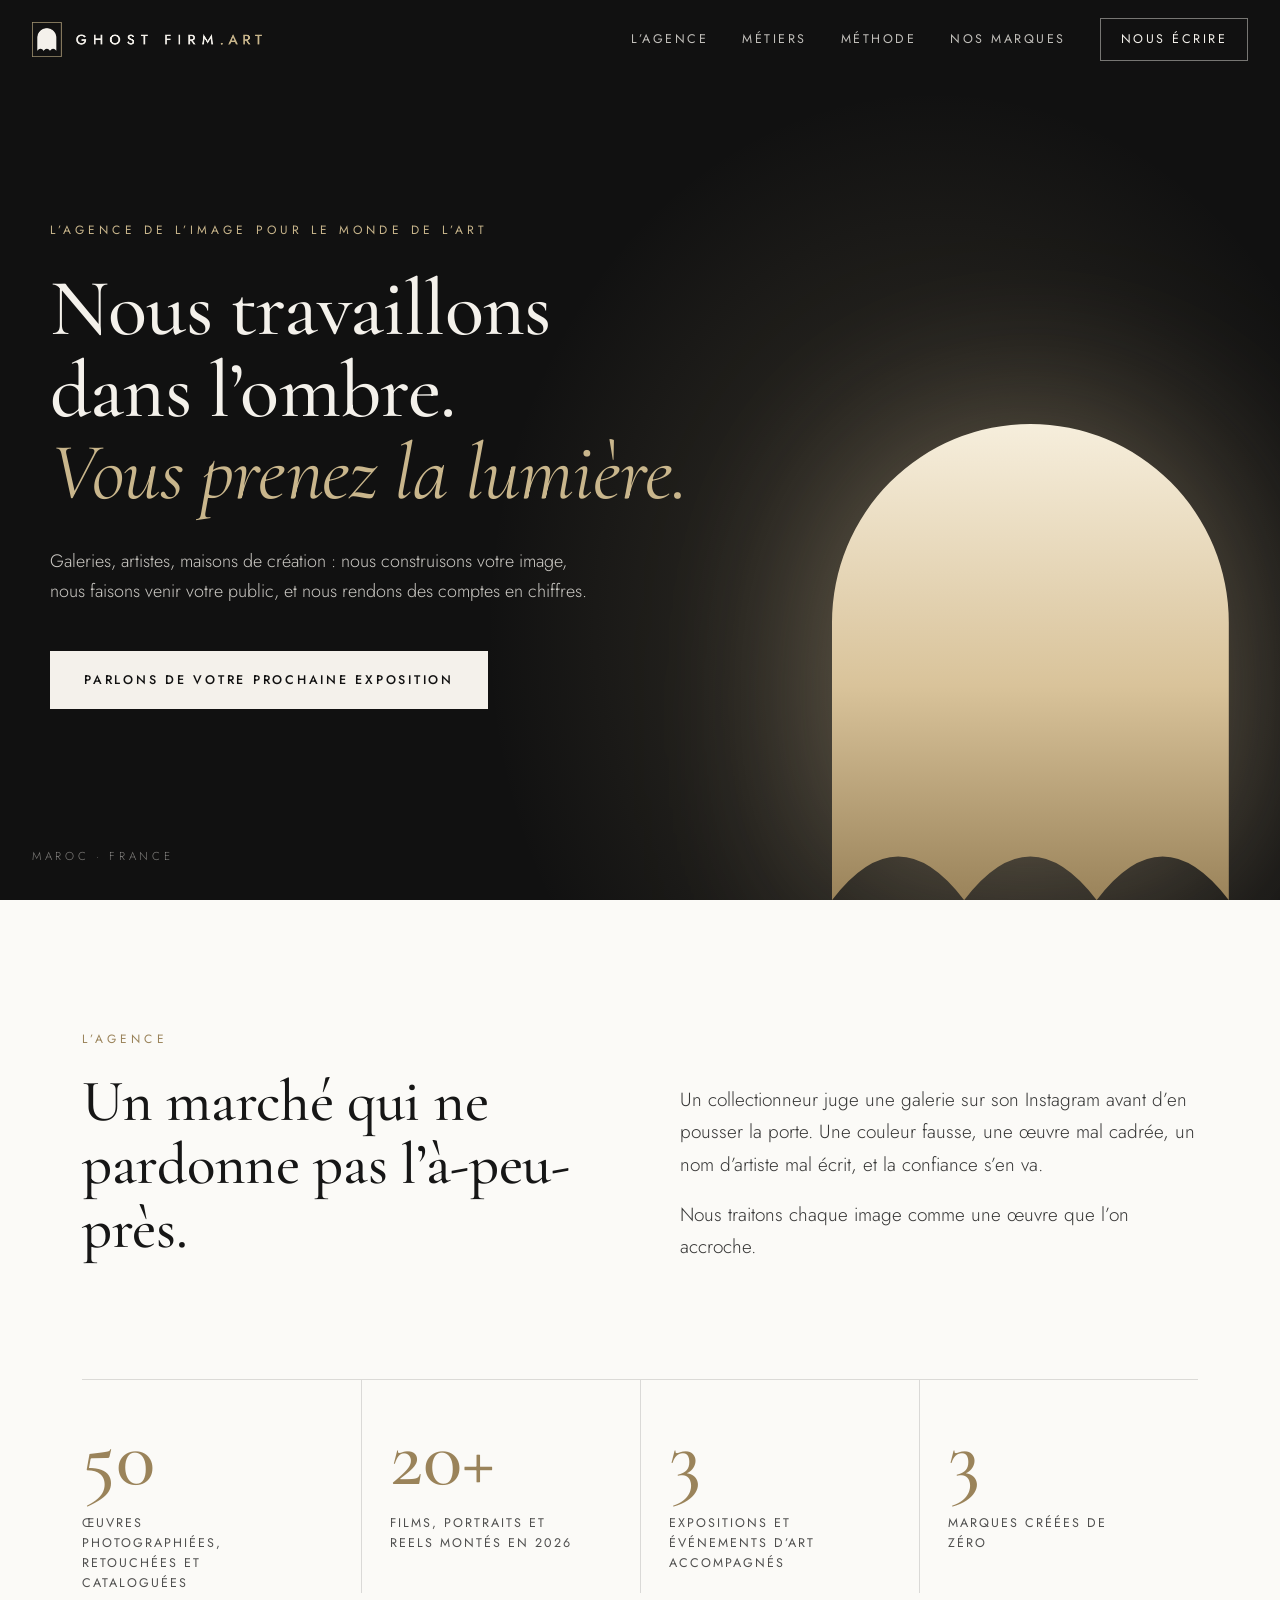
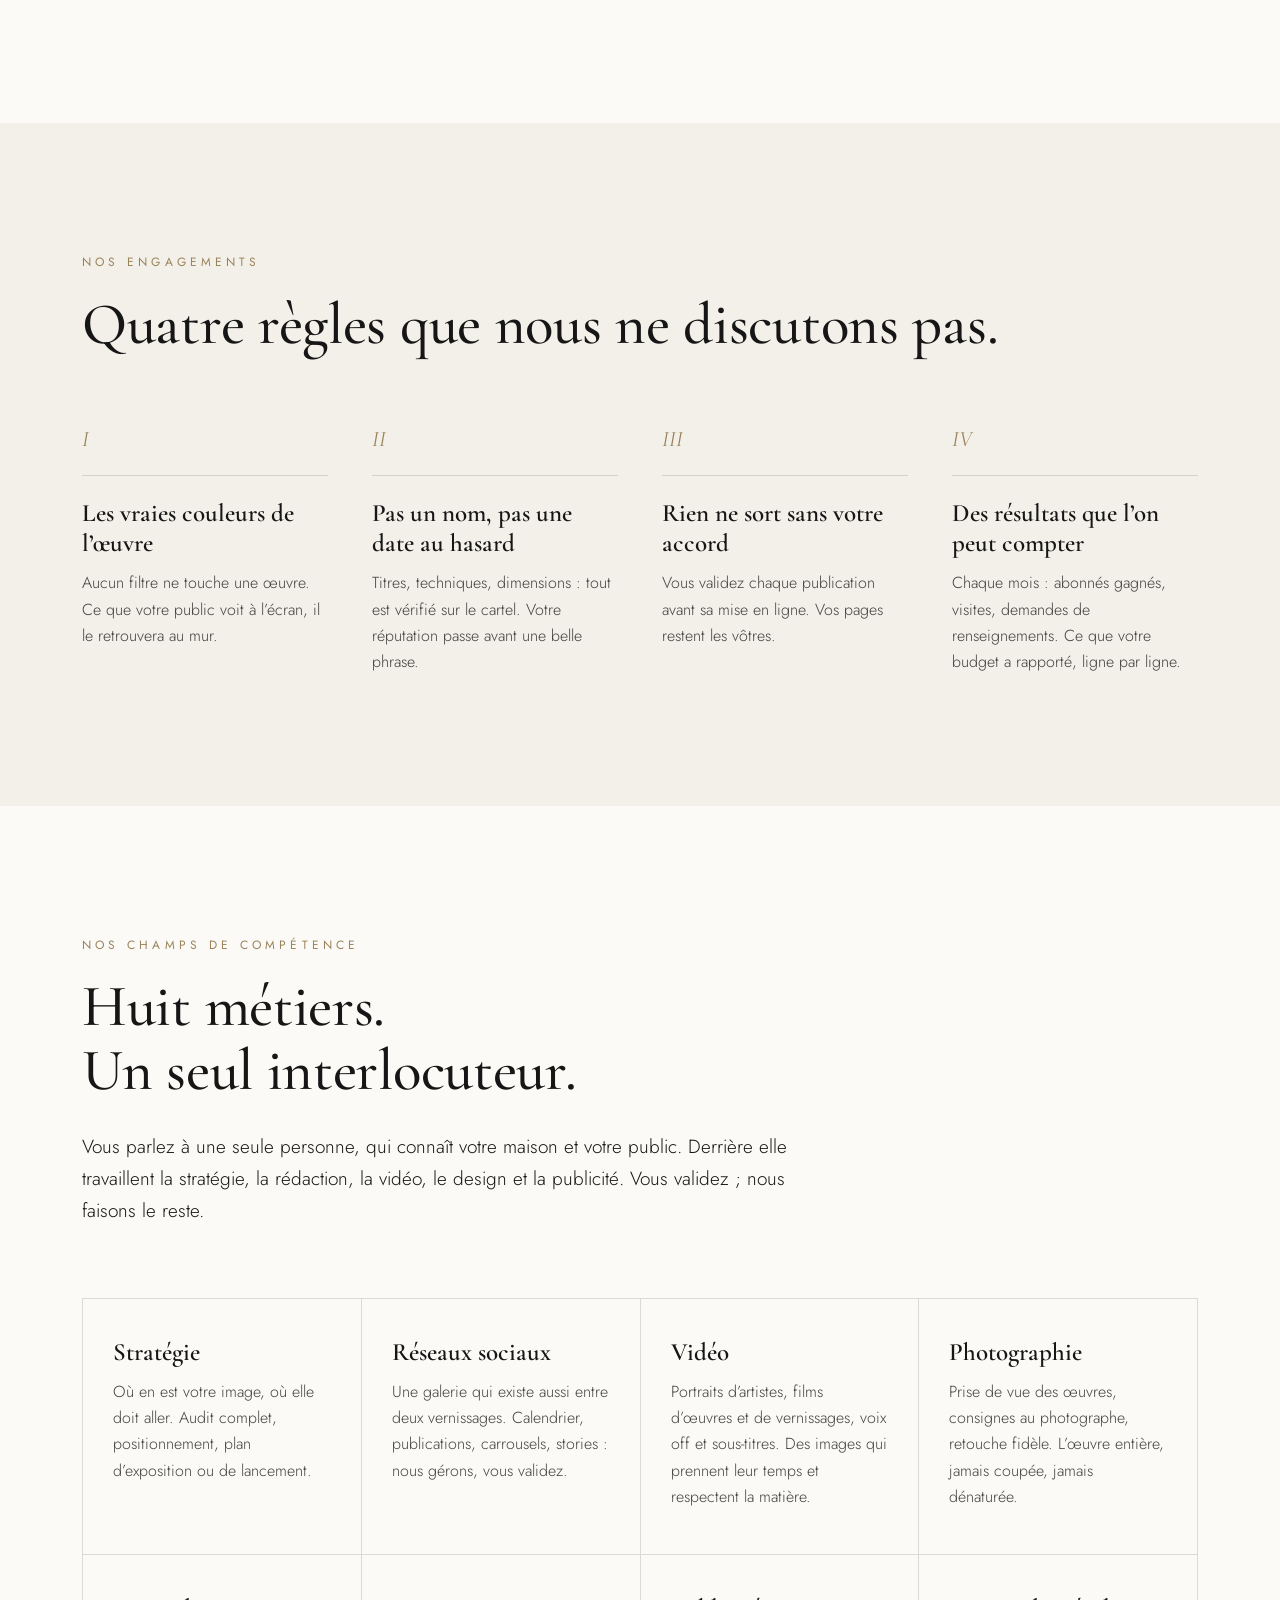
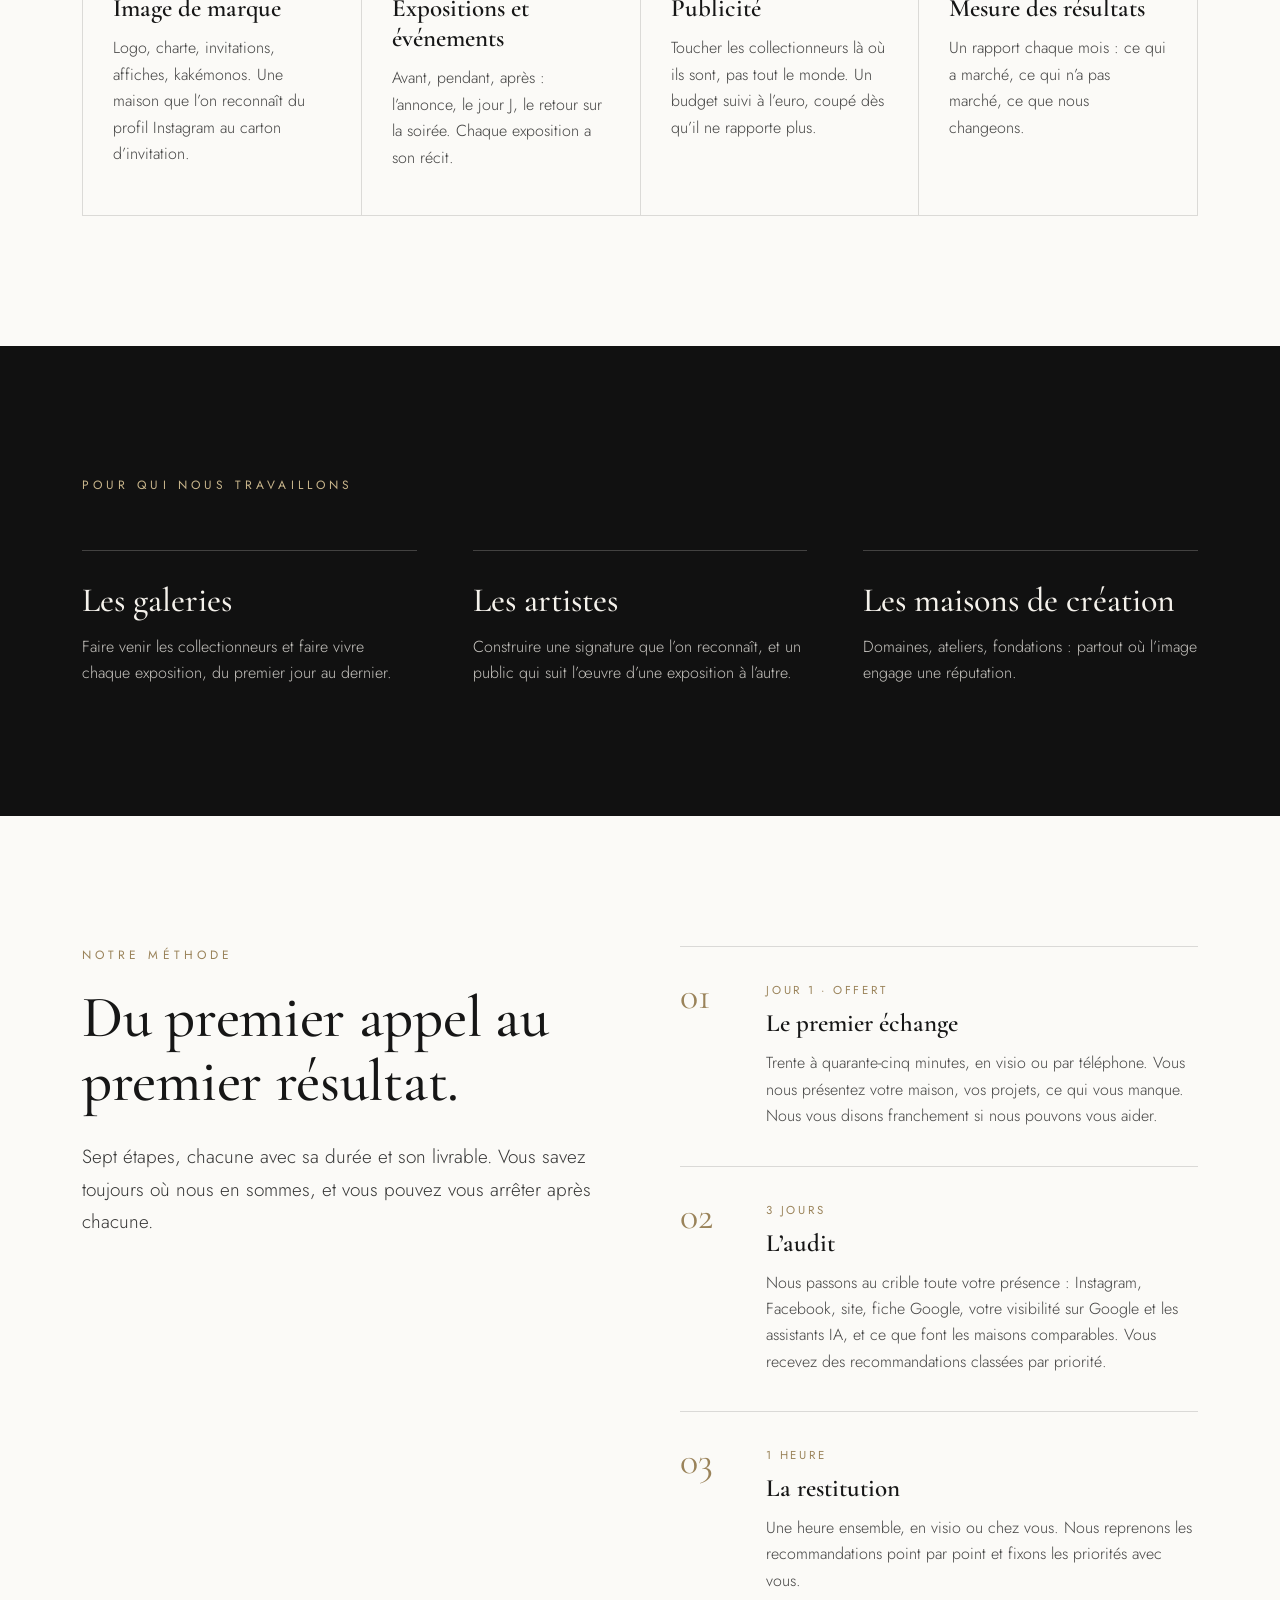
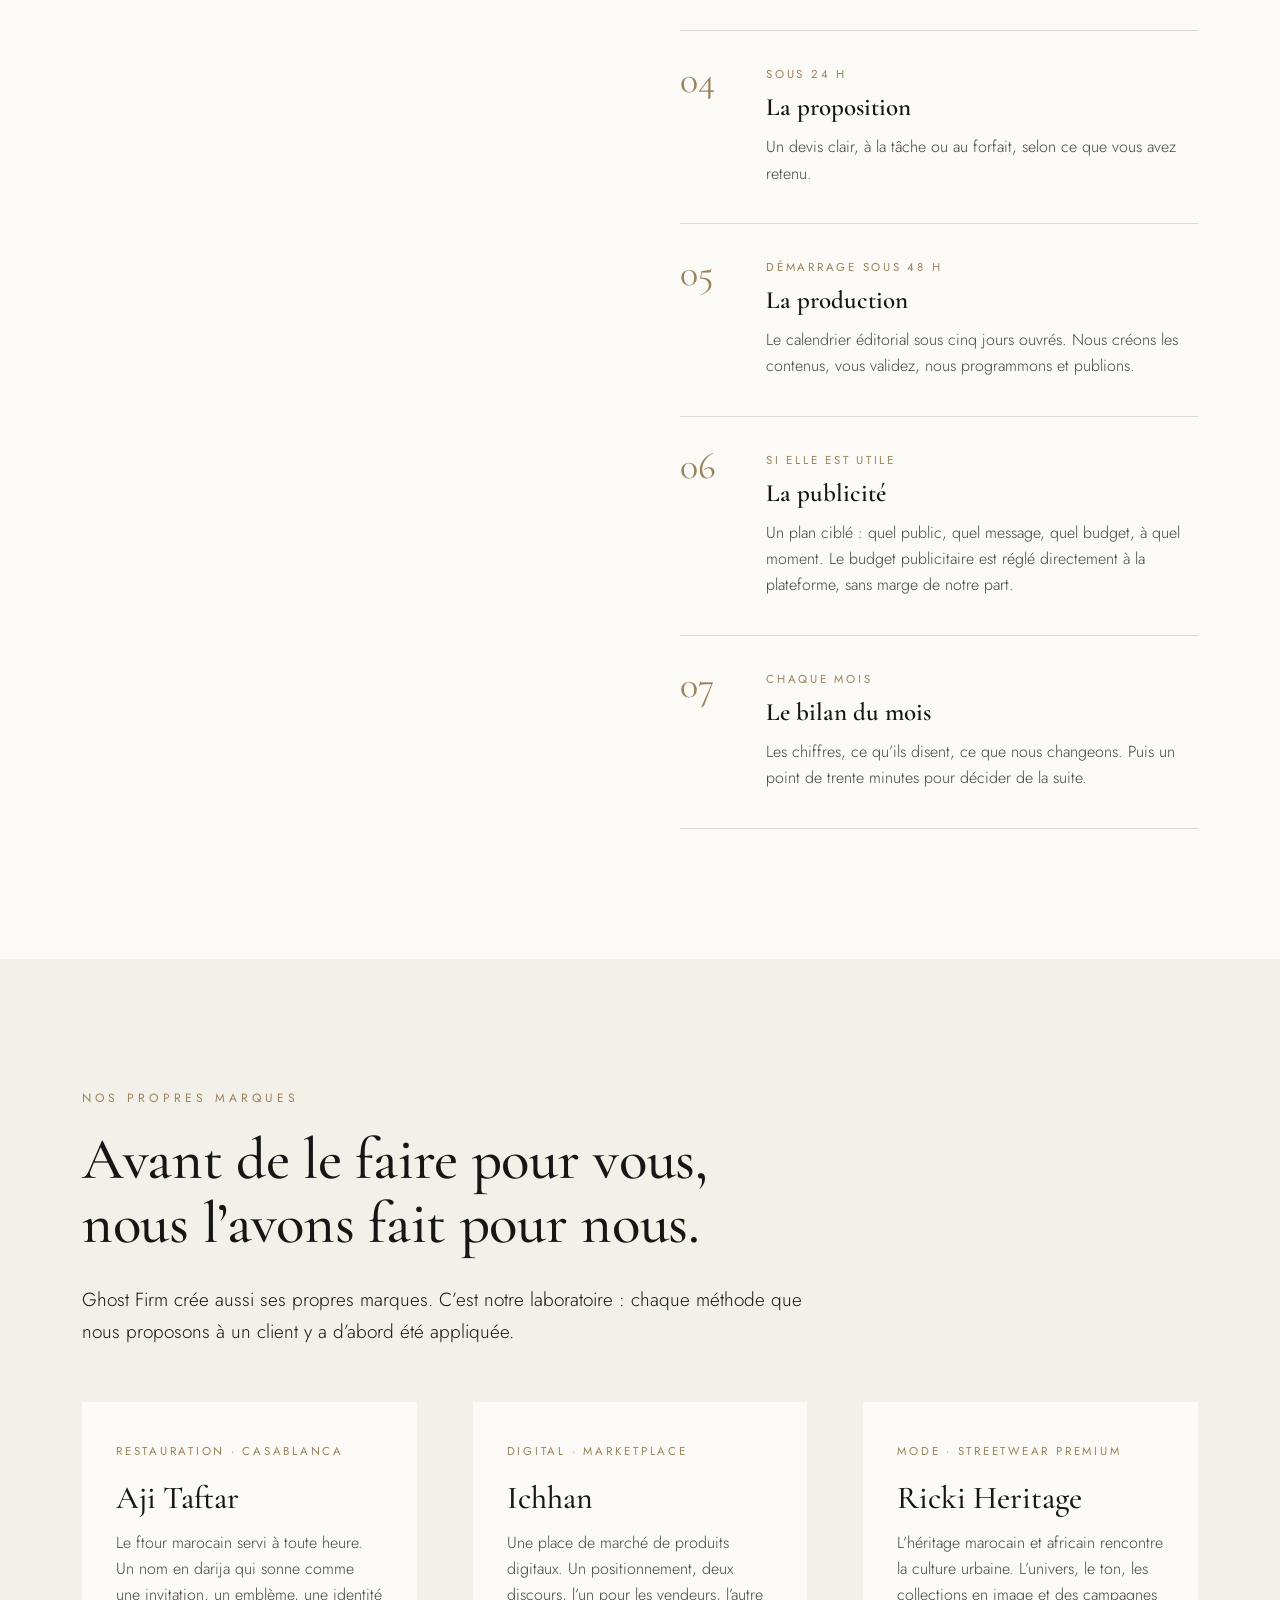
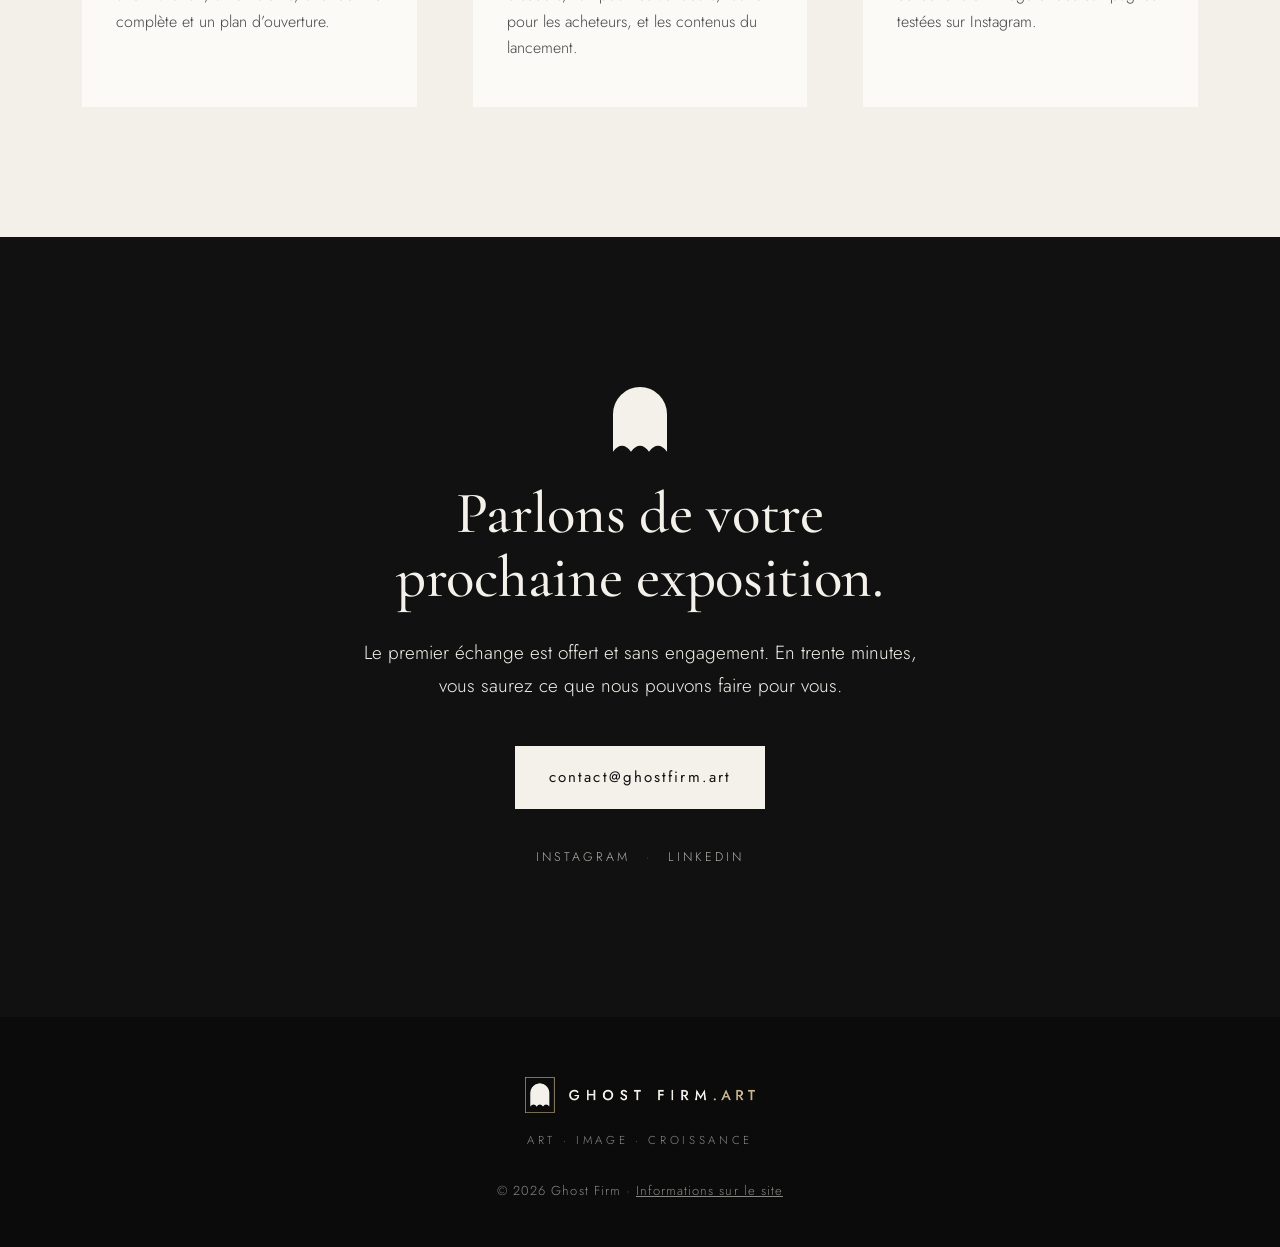
==== index.html @ 243c38ab "Add Ghost Firm one-page site Co-Authored-By: Claude Fable 5.2 <noreply@anthropic.com> Claude-Session" ====
<!doctype html>
<html lang="fr">
<head>
<meta charset="utf-8">
<meta name="viewport" content="width=device-width, initial-scale=1">
<title>Ghost Firm · L’agence de l’image pour le monde de l’art</title>
<meta name="description" content="Ghost Firm est une agence de communication dédiée au monde de l’art. Galeries, artistes, maisons de création : nous construisons leur image et faisons venir leur public.">
<meta property="og:title" content="Ghost Firm · L’agence de l’image pour le monde de l’art">
<meta property="og:description" content="Nous travaillons dans l’ombre. Vous prenez la lumière.">
<meta property="og:type" content="website">
<meta property="og:image" content="assets/profil.png">
<meta name="theme-color" content="#111111">
<link rel="icon" href="assets/favicon.png" type="image/png">
<link rel="stylesheet" href="assets/fonts/fonts.css">
<link rel="stylesheet" href="assets/style.css">
</head>
<body>

<header class="nav" id="nav">
  <a href="#top" class="nav-logo" aria-label="Ghost Firm, retour en haut"><img src="assets/logo-blanc.png" alt="Ghost Firm" width="230" height="35"></a>
  <nav aria-label="Navigation principale">
    <a href="#agence">L’agence</a>
    <a href="#metiers">Métiers</a>
    <a href="#methode">Méthode</a>
    <a href="#marques">Nos marques</a>
    <a href="#contact" class="nav-cta">Nous écrire</a>
  </nav>
</header>

<main id="top">

<section class="hero">
  <div class="hero-arch" aria-hidden="true">
    <svg viewBox="0 0 100 120" preserveAspectRatio="xMidYMax meet">
      <defs>
        <linearGradient id="lum" x1="0" y1="0" x2="0" y2="1">
          <stop offset="0" stop-color="#F6EEDC"/>
          <stop offset=".55" stop-color="#D9C39A"/>
          <stop offset="1" stop-color="#9A835A"/>
        </linearGradient>
      </defs>
      <path d="M0,120 V50 A50,50 0 0 1 100,50 V120 Q83.3,98 66.7,120 Q50,98 33.3,120 Q16.7,98 0,120 Z" fill="url(#lum)"/>
    </svg>
  </div>
  <div class="hero-text">
    <p class="eyebrow">L’agence de l’image pour le monde de l’art</p>
    <h1>Nous travaillons<br>dans l’ombre.<br><em>Vous prenez la lumière.</em></h1>
    <p class="hero-sub">Galeries, artistes, maisons de création : nous construisons votre image, nous faisons venir votre public, et nous rendons des comptes en chiffres.</p>
    <a class="btn" href="#contact">Parlons de votre prochaine exposition</a>
  </div>
  <p class="hero-foot">Maroc · France</p>
</section>

<section class="sec" id="agence">
  <div class="wrap two">
    <div class="reveal">
      <p class="eyebrow dark">L’agence</p>
      <h2>Un marché qui ne pardonne pas l’à-peu-près.</h2>
    </div>
    <div class="reveal">
      <p class="lead">Un collectionneur juge une galerie sur son Instagram avant d’en pousser la porte. Une couleur fausse, une œuvre mal cadrée, un nom d’artiste mal écrit, et la confiance s’en va.</p>
      <p class="lead">Nous traitons chaque image comme une œuvre que l’on accroche.</p>
    </div>
  </div>
  <div class="wrap">
    <ul class="stats reveal">
      <li><b>50</b><span>œuvres photographiées, retouchées et cataloguées</span></li>
      <li><b>20+</b><span>films, portraits et reels montés en 2026</span></li>
      <li><b>3</b><span>expositions et événements d’art accompagnés</span></li>
      <li><b>3</b><span>marques créées de zéro</span></li>
    </ul>
  </div>
</section>

<section class="sec tint" id="engagements">
  <div class="wrap">
    <p class="eyebrow dark reveal">Nos engagements</p>
    <h2 class="reveal">Quatre règles que nous ne discutons pas.</h2>
    <div class="grid4">
      <article class="reveal"><span class="num">I</span><h3>Les vraies couleurs de l’œuvre</h3><p>Aucun filtre ne touche une œuvre. Ce que votre public voit à l’écran, il le retrouvera au mur.</p></article>
      <article class="reveal"><span class="num">II</span><h3>Pas un nom, pas une date au hasard</h3><p>Titres, techniques, dimensions : tout est vérifié sur le cartel. Votre réputation passe avant une belle phrase.</p></article>
      <article class="reveal"><span class="num">III</span><h3>Rien ne sort sans votre accord</h3><p>Vous validez chaque publication avant sa mise en ligne. Vos pages restent les vôtres.</p></article>
      <article class="reveal"><span class="num">IV</span><h3>Des résultats que l’on peut compter</h3><p>Chaque mois : abonnés gagnés, visites, demandes de renseignements. Ce que votre budget a rapporté, ligne par ligne.</p></article>
    </div>
  </div>
</section>

<section class="sec" id="metiers">
  <div class="wrap">
    <p class="eyebrow dark reveal">Nos champs de compétence</p>
    <h2 class="reveal">Huit métiers.<br>Un seul interlocuteur.</h2>
    <p class="lead narrow reveal">Vous parlez à une seule personne, qui connaît votre maison et votre public. Derrière elle travaillent la stratégie, la rédaction, la vidéo, le design et la publicité. Vous validez ; nous faisons le reste.</p>
    <div class="metiers">
      <article class="reveal"><h3>Stratégie</h3><p>Où en est votre image, où elle doit aller. Audit complet, positionnement, plan d’exposition ou de lancement.</p></article>
      <article class="reveal"><h3>Réseaux sociaux</h3><p>Une galerie qui existe aussi entre deux vernissages. Calendrier, publications, carrousels, stories : nous gérons, vous validez.</p></article>
      <article class="reveal"><h3>Vidéo</h3><p>Portraits d’artistes, films d’œuvres et de vernissages, voix off et sous-titres. Des images qui prennent leur temps et respectent la matière.</p></article>
      <article class="reveal"><h3>Photographie</h3><p>Prise de vue des œuvres, consignes au photographe, retouche fidèle. L’œuvre entière, jamais coupée, jamais dénaturée.</p></article>
      <article class="reveal"><h3>Image de marque</h3><p>Logo, charte, invitations, affiches, kakémonos. Une maison que l’on reconnaît du profil Instagram au carton d’invitation.</p></article>
      <article class="reveal"><h3>Expositions et événements</h3><p>Avant, pendant, après : l’annonce, le jour J, le retour sur la soirée. Chaque exposition a son récit.</p></article>
      <article class="reveal"><h3>Publicité</h3><p>Toucher les collectionneurs là où ils sont, pas tout le monde. Un budget suivi à l’euro, coupé dès qu’il ne rapporte plus.</p></article>
      <article class="reveal"><h3>Mesure des résultats</h3><p>Un rapport chaque mois : ce qui a marché, ce qui n’a pas marché, ce que nous changeons.</p></article>
    </div>
  </div>
</section>

<section class="sec dark" id="pour-qui">
  <div class="wrap">
    <p class="eyebrow reveal">Pour qui nous travaillons</p>
    <div class="grid3">
      <article class="reveal"><h3>Les galeries</h3><p>Faire venir les collectionneurs et faire vivre chaque exposition, du premier jour au dernier.</p></article>
      <article class="reveal"><h3>Les artistes</h3><p>Construire une signature que l’on reconnaît, et un public qui suit l’œuvre d’une exposition à l’autre.</p></article>
      <article class="reveal"><h3>Les maisons de création</h3><p>Domaines, ateliers, fondations : partout où l’image engage une réputation.</p></article>
    </div>
  </div>
</section>

<section class="sec" id="methode">
  <div class="wrap two">
    <div class="sticky reveal">
      <p class="eyebrow dark">Notre méthode</p>
      <h2>Du premier appel au premier résultat.</h2>
      <p class="lead">Sept étapes, chacune avec sa durée et son livrable. Vous savez toujours où nous en sommes, et vous pouvez vous arrêter après chacune.</p>
    </div>
    <ol class="steps">
      <li class="reveal"><span class="when">Jour 1 · offert</span><h3>Le premier échange</h3><p>Trente à quarante-cinq minutes, en visio ou par téléphone. Vous nous présentez votre maison, vos projets, ce qui vous manque. Nous vous disons franchement si nous pouvons vous aider.</p></li>
      <li class="reveal"><span class="when">3 jours</span><h3>L’audit</h3><p>Nous passons au crible toute votre présence : Instagram, Facebook, site, fiche Google, votre visibilité sur Google et les assistants IA, et ce que font les maisons comparables. Vous recevez des recommandations classées par priorité.</p></li>
      <li class="reveal"><span class="when">1 heure</span><h3>La restitution</h3><p>Une heure ensemble, en visio ou chez vous. Nous reprenons les recommandations point par point et fixons les priorités avec vous.</p></li>
      <li class="reveal"><span class="when">Sous 24 h</span><h3>La proposition</h3><p>Un devis clair, à la tâche ou au forfait, selon ce que vous avez retenu.</p></li>
      <li class="reveal"><span class="when">Démarrage sous 48 h</span><h3>La production</h3><p>Le calendrier éditorial sous cinq jours ouvrés. Nous créons les contenus, vous validez, nous programmons et publions.</p></li>
      <li class="reveal"><span class="when">Si elle est utile</span><h3>La publicité</h3><p>Un plan ciblé : quel public, quel message, quel budget, à quel moment. Le budget publicitaire est réglé directement à la plateforme, sans marge de notre part.</p></li>
      <li class="reveal"><span class="when">Chaque mois</span><h3>Le bilan du mois</h3><p>Les chiffres, ce qu’ils disent, ce que nous changeons. Puis un point de trente minutes pour décider de la suite.</p></li>
    </ol>
  </div>
</section>

<section class="sec tint" id="marques">
  <div class="wrap">
    <p class="eyebrow dark reveal">Nos propres marques</p>
    <h2 class="reveal">Avant de le faire pour vous,<br>nous l’avons fait pour nous.</h2>
    <p class="lead narrow reveal">Ghost Firm crée aussi ses propres marques. C’est notre laboratoire : chaque méthode que nous proposons à un client y a d’abord été appliquée.</p>
    <div class="grid3 brands">
      <article class="reveal"><p class="tag">Restauration · Casablanca</p><h3>Aji Taftar</h3><p>Le ftour marocain servi à toute heure. Un nom en darija qui sonne comme une invitation, un emblème, une identité complète et un plan d’ouverture.</p></article>
      <article class="reveal"><p class="tag">Digital · Marketplace</p><h3>Ichhan</h3><p>Une place de marché de produits digitaux. Un positionnement, deux discours, l’un pour les vendeurs, l’autre pour les acheteurs, et les contenus du lancement.</p></article>
      <article class="reveal"><p class="tag">Mode · Streetwear premium</p><h3>Ricki Heritage</h3><p>L’héritage marocain et africain rencontre la culture urbaine. L’univers, le ton, les collections en image et des campagnes testées sur Instagram.</p></article>
    </div>
  </div>
</section>

<section class="sec dark contact" id="contact">
  <div class="wrap center">
    <svg class="contact-arch" viewBox="0 0 100 120" aria-hidden="true"><path d="M0,120 V50 A50,50 0 0 1 100,50 V120 Q83.3,98 66.7,120 Q50,98 33.3,120 Q16.7,98 0,120 Z" fill="#F4F1EB"/></svg>
    <h2 class="reveal">Parlons de votre<br>prochaine exposition.</h2>
    <p class="lead reveal">Le premier échange est offert et sans engagement. En trente minutes, vous saurez ce que nous pouvons faire pour vous.</p>
    <a class="btn light reveal" href="mailto:contact@ghostfirm.art?subject=Premier%20%C3%A9change">contact@ghostfirm.art</a>
    <p class="socials reveal"><a href="https://www.instagram.com/ghost.firm" rel="noopener">Instagram</a><span>·</span><a href="https://www.linkedin.com/company/ghostfirm" rel="noopener">LinkedIn</a></p>
  </div>
</section>

</main>

<footer class="foot">
  <img src="assets/logo-blanc.png" alt="Ghost Firm" width="230" height="35">
  <p>Art · Image · Croissance</p>
  <p class="small">© 2026 Ghost Firm · <a href="mentions.html">Informations sur le site</a></p>
</footer>

<script>
(function(){
  var nav=document.getElementById('nav');
  addEventListener('scroll',function(){nav.classList.toggle('solid',scrollY>40)},{passive:true});
  var els=document.querySelectorAll('.reveal');
  if(!('IntersectionObserver' in window)||matchMedia('(prefers-reduced-motion: reduce)').matches){els.forEach(function(e){e.classList.add('in')});return}
  var io=new IntersectionObserver(function(es){es.forEach(function(e){if(e.isIntersecting){e.target.classList.add('in');io.unobserve(e.target)}})},{threshold:.12});
  els.forEach(function(e){io.observe(e)});
})();
</script>
</body>
</html>
---- assets/fonts/fonts.css ----
@font-face {
  font-family: 'Cormorant Garamond';
  font-style: italic;
  font-weight: 400;
  font-display: swap;
  src: url(f0.woff2) format('woff2');
  unicode-range: U+0000-00FF, U+0131, U+0152-0153, U+02BB-02BC, U+02C6, U+02DA, U+02DC, U+0304, U+0308, U+0329, U+2000-206F, U+20AC, U+2122, U+2191, U+2193, U+2212, U+2215, U+FEFF, U+FFFD;
}
@font-face {
  font-family: 'Cormorant Garamond';
  font-style: italic;
  font-weight: 500;
  font-display: swap;
  src: url(f1.woff2) format('woff2');
  unicode-range: U+0000-00FF, U+0131, U+0152-0153, U+02BB-02BC, U+02C6, U+02DA, U+02DC, U+0304, U+0308, U+0329, U+2000-206F, U+20AC, U+2122, U+2191, U+2193, U+2212, U+2215, U+FEFF, U+FFFD;
}
@font-face {
  font-family: 'Cormorant Garamond';
  font-style: normal;
  font-weight: 400;
  font-display: swap;
  src: url(f2.woff2) format('woff2');
  unicode-range: U+0000-00FF, U+0131, U+0152-0153, U+02BB-02BC, U+02C6, U+02DA, U+02DC, U+0304, U+0308, U+0329, U+2000-206F, U+20AC, U+2122, U+2191, U+2193, U+2212, U+2215, U+FEFF, U+FFFD;
}
@font-face {
  font-family: 'Cormorant Garamond';
  font-style: normal;
  font-weight: 500;
  font-display: swap;
  src: url(f3.woff2) format('woff2');
  unicode-range: U+0000-00FF, U+0131, U+0152-0153, U+02BB-02BC, U+02C6, U+02DA, U+02DC, U+0304, U+0308, U+0329, U+2000-206F, U+20AC, U+2122, U+2191, U+2193, U+2212, U+2215, U+FEFF, U+FFFD;
}
@font-face {
  font-family: 'Cormorant Garamond';
  font-style: normal;
  font-weight: 600;
  font-display: swap;
  src: url(f4.woff2) format('woff2');
  unicode-range: U+0000-00FF, U+0131, U+0152-0153, U+02BB-02BC, U+02C6, U+02DA, U+02DC, U+0304, U+0308, U+0329, U+2000-206F, U+20AC, U+2122, U+2191, U+2193, U+2212, U+2215, U+FEFF, U+FFFD;
}
@font-face {
  font-family: 'Jost';
  font-style: normal;
  font-weight: 300;
  font-display: swap;
  src: url(f5.woff2) format('woff2');
  unicode-range: U+0000-00FF, U+0131, U+0152-0153, U+02BB-02BC, U+02C6, U+02DA, U+02DC, U+0304, U+0308, U+0329, U+2000-206F, U+20AC, U+2122, U+2191, U+2193, U+2212, U+2215, U+FEFF, U+FFFD;
}
@font-face {
  font-family: 'Jost';
  font-style: normal;
  font-weight: 400;
  font-display: swap;
  src: url(f6.woff2) format('woff2');
  unicode-range: U+0000-00FF, U+0131, U+0152-0153, U+02BB-02BC, U+02C6, U+02DA, U+02DC, U+0304, U+0308, U+0329, U+2000-206F, U+20AC, U+2122, U+2191, U+2193, U+2212, U+2215, U+FEFF, U+FFFD;
}
@font-face {
  font-family: 'Jost';
  font-style: normal;
  font-weight: 500;
  font-display: swap;
  src: url(f7.woff2) format('woff2');
  unicode-range: U+0000-00FF, U+0131, U+0152-0153, U+02BB-02BC, U+02C6, U+02DA, U+02DC, U+0304, U+0308, U+0329, U+2000-206F, U+20AC, U+2122, U+2191, U+2193, U+2212, U+2215, U+FEFF, U+FFFD;
}
@font-face {
  font-family: 'Jost';
  font-style: normal;
  font-weight: 600;
  font-display: swap;
  src: url(f8.woff2) format('woff2');
  unicode-range: U+0000-00FF, U+0131, U+0152-0153, U+02BB-02BC, U+02C6, U+02DA, U+02DC, U+0304, U+0308, U+0329, U+2000-206F, U+20AC, U+2122, U+2191, U+2193, U+2212, U+2215, U+FEFF, U+FFFD;
}
---- assets/style.css ----
:root{--ink:#161616;--night:#111;--paper:#FBFAF7;--tint:#F3F0E9;--ivory:#F4F1EB;--gold:#9A835A;--gold-l:#C9B68C;--line:rgba(22,22,22,.14);--serif:'Cormorant Garamond',Georgia,serif;--sans:'Jost',system-ui,sans-serif}
*{box-sizing:border-box;margin:0;padding:0}
html{scroll-behavior:smooth;-webkit-text-size-adjust:100%}
body{font-family:var(--sans);font-weight:300;font-size:17px;line-height:1.65;color:var(--ink);background:var(--paper);-webkit-font-smoothing:antialiased}
a{color:inherit}
img{display:block;max-width:100%;height:auto}
.wrap{max-width:1180px;margin:0 auto;padding:0 32px}
.center{text-align:center}

/* nav */
.nav{position:fixed;inset:0 0 auto 0;z-index:10;display:flex;align-items:center;justify-content:space-between;padding:18px 32px;transition:background .4s,padding .4s}
.nav.solid{background:rgba(17,17,17,.92);backdrop-filter:blur(10px);padding:10px 32px}
.nav-logo img{width:230px;height:auto}
.nav nav{display:flex;align-items:center;gap:34px}
.nav nav a{font-size:12.5px;font-weight:400;letter-spacing:.2em;text-transform:uppercase;text-decoration:none;color:var(--ivory);opacity:.78;transition:opacity .3s}
.nav nav a:hover{opacity:1}
.nav nav .nav-cta{opacity:1;border:1px solid rgba(244,241,235,.45);padding:10px 20px;transition:background .3s,color .3s}
.nav nav .nav-cta:hover{background:var(--ivory);color:var(--night)}

/* hero */
.hero{position:relative;min-height:100vh;min-height:100svh;background:var(--night);color:var(--ivory);display:flex;align-items:center;overflow:hidden;padding:140px 32px 110px}
.hero::before{content:"";position:absolute;right:-8%;bottom:-30%;width:70vw;height:120vh;background:radial-gradient(closest-side,rgba(201,182,140,.20),rgba(201,182,140,0));pointer-events:none}
.hero-arch{position:absolute;right:max(4vw,calc(50% - 620px));bottom:0;width:min(31vw,400px);animation:rise 1.8s cubic-bezier(.2,.7,.2,1) both}
.hero-arch svg{display:block;width:100%;filter:drop-shadow(0 0 90px rgba(217,195,154,.35))}
.hero-text{position:relative;max-width:1180px;width:100%;margin:0 auto}
.hero h1{font-family:var(--serif);font-weight:500;font-size:clamp(44px,6.3vw,92px);line-height:1.02;letter-spacing:-.01em;margin:26px 0 34px;max-width:11.5em;animation:fade 1.2s .2s both}
.hero h1 em{font-style:italic;font-weight:400;color:var(--gold-l)}
.hero-sub{max-width:30em;font-size:18px;opacity:.82;margin-bottom:44px;animation:fade 1.2s .45s both}
.hero .btn{animation:fade 1.2s .65s both}
.hero .eyebrow{animation:fade 1.2s both}
.hero-foot{position:absolute;left:32px;bottom:34px;font-size:11.5px;letter-spacing:.32em;text-transform:uppercase;opacity:.5}
@keyframes fade{from{opacity:0;transform:translateY(18px)}}
@keyframes rise{from{opacity:0;transform:translateY(60px)}}

.eyebrow{font-size:12px;font-weight:400;letter-spacing:.34em;text-transform:uppercase;color:var(--gold-l)}
.eyebrow.dark{color:var(--gold)}
.btn{display:inline-block;font-size:12.5px;font-weight:500;letter-spacing:.22em;text-transform:uppercase;text-decoration:none;color:var(--night);background:var(--ivory);padding:19px 34px;transition:background .3s,transform .3s}
.btn:hover{background:var(--gold-l);transform:translateY(-2px)}
.btn.light{font-size:15px;letter-spacing:.14em;text-transform:none;font-weight:400}

/* sections */
.sec{padding:130px 0}
.sec.tint{background:var(--tint)}
.sec.dark{background:var(--night);color:var(--ivory)}
h2{font-family:var(--serif);font-weight:500;font-size:clamp(36px,4.6vw,62px);line-height:1.08;letter-spacing:-.005em;margin:20px 0 28px}
h3{font-family:var(--serif);font-weight:600;font-size:25px;line-height:1.2;margin-bottom:12px}
.lead{font-size:19px;line-height:1.7;margin-bottom:18px;opacity:.86}
.lead.narrow{max-width:38em}
.two{display:grid;grid-template-columns:1fr 1fr;gap:80px;align-items:start}
.two>div:nth-child(2){padding-top:54px}
.sticky{position:sticky;top:120px}

.stats{list-style:none;display:grid;grid-template-columns:repeat(4,1fr);margin-top:90px;border-top:1px solid var(--line)}
.stats li{padding:38px 28px 0 0}
.stats li+li{padding-left:28px;border-left:1px solid var(--line)}
.stats b{display:block;font-family:var(--serif);font-weight:500;font-size:clamp(58px,6.4vw,92px);line-height:1;color:var(--gold)}
.stats span{display:block;margin-top:14px;font-size:12.5px;font-weight:400;letter-spacing:.16em;text-transform:uppercase;line-height:1.6;opacity:.75;max-width:16em}

.grid4{display:grid;grid-template-columns:repeat(4,1fr);gap:44px;margin-top:64px}
.grid4 .num{display:block;font-family:var(--serif);font-style:italic;font-size:22px;color:var(--gold);padding-bottom:18px;margin-bottom:22px;border-bottom:1px solid var(--line)}
.grid4 p,.metiers p,.grid3 p,.steps p{font-size:16px;opacity:.8}

.metiers{display:grid;grid-template-columns:repeat(4,1fr);margin-top:70px;border-top:1px solid var(--line);border-left:1px solid var(--line)}
.metiers article{padding:38px 30px 44px;border-right:1px solid var(--line);border-bottom:1px solid var(--line);transition:background .4s,color .4s}
.metiers article:hover{background:var(--night);color:var(--ivory)}

.grid3{display:grid;grid-template-columns:repeat(3,1fr);gap:56px;margin-top:54px}
.dark .grid3 article{border-top:1px solid rgba(244,241,235,.22);padding-top:30px}
.dark .grid3 h3{font-size:34px;font-weight:500}
.brands article{background:var(--paper);padding:40px 34px 46px}
.brands h3{font-size:32px;font-weight:500}
.tag{font-size:11.5px!important;font-weight:400;letter-spacing:.24em;text-transform:uppercase;color:var(--gold);opacity:1!important;margin-bottom:18px}

.steps{list-style:none;counter-reset:s}
.steps li{counter-increment:s;position:relative;padding:34px 0 36px 86px;border-top:1px solid var(--line)}
.steps li:last-child{border-bottom:1px solid var(--line)}
.steps li::before{content:"0" counter(s);position:absolute;left:0;top:30px;font-family:var(--serif);font-size:38px;line-height:1;color:var(--gold)}
.when{display:block;font-size:11.5px;font-weight:400;letter-spacing:.24em;text-transform:uppercase;color:var(--gold);margin-bottom:8px}

.contact{padding:150px 0}
.contact-arch{width:54px;margin:0 auto 30px;display:block}
.contact .lead{max-width:30em;margin:0 auto 44px}
.socials{margin-top:38px;font-size:12.5px;letter-spacing:.24em;text-transform:uppercase}
.socials a{text-decoration:none;opacity:.7;transition:opacity .3s}
.socials a:hover{opacity:1}
.socials span{margin:0 16px;opacity:.4}

.foot{background:#0b0b0b;color:var(--ivory);text-align:center;padding:60px 32px 46px}
.foot img{width:230px;height:auto;margin:0 auto 18px}
.foot p{font-size:11.5px;letter-spacing:.32em;text-transform:uppercase;opacity:.55}
.foot .small{margin-top:30px;letter-spacing:.08em;text-transform:none;font-size:13px}

.reveal{opacity:0;transform:translateY(26px);transition:opacity 1s cubic-bezier(.2,.7,.2,1),transform 1s cubic-bezier(.2,.7,.2,1)}
.reveal.in{opacity:1;transform:none}
.grid4 .reveal:nth-child(2),.grid3 .reveal:nth-child(2),.metiers .reveal:nth-child(4n+2){transition-delay:.1s}
.grid4 .reveal:nth-child(3),.grid3 .reveal:nth-child(3),.metiers .reveal:nth-child(4n+3){transition-delay:.2s}
.grid4 .reveal:nth-child(4),.metiers .reveal:nth-child(4n+4){transition-delay:.3s}

/* page simple */
.page{max-width:720px;margin:0 auto;padding:150px 32px 110px}
.page h1{font-family:var(--serif);font-weight:500;font-size:48px;line-height:1.1;margin-bottom:34px}
.page h2{font-size:26px;margin:38px 0 10px}
.page p{margin-bottom:14px}
.nav.fixed-dark{background:var(--night)}

@media (max-width:1000px){
  .grid4,.metiers{grid-template-columns:repeat(2,1fr)}
  .two{grid-template-columns:1fr;gap:20px}
  .two>div:nth-child(2){padding-top:0}
  .sticky{position:static}
  .hero-arch{opacity:.5;width:46vw}
}
@media (max-width:720px){
  body{font-size:16px}
  .wrap{padding:0 22px}
  .nav{padding:14px 16px}.nav.solid{padding:8px 16px}
  .nav nav a:not(.nav-cta){display:none}
  .nav-logo img{width:170px}
  .nav nav .nav-cta{padding:9px 14px;font-size:11px}
  .hero{padding:120px 22px 100px;align-items:flex-end}
  .hero-arch{right:-12vw;width:78vw;opacity:.28}
  .hero-foot{left:22px;bottom:26px}
  .hero-sub{font-size:16.5px}
  .btn{padding:17px 22px;font-size:11.5px;letter-spacing:.16em}
  .btn.light{font-size:14px}
  .sec{padding:84px 0}.contact{padding:100px 0}
  .lead{font-size:17.5px}
  .stats{grid-template-columns:1fr 1fr;margin-top:56px}
  .stats li,.stats li+li{padding:28px 14px 6px 0;border-left:0}
  .grid4,.grid3{grid-template-columns:1fr;gap:38px}
  .metiers{grid-template-columns:1fr}
  .metiers article{padding:28px 22px 32px}
  .steps li{padding-left:62px}
  .steps li::before{font-size:30px}
  .page{padding-top:120px}.page h1{font-size:38px}
}
@media (prefers-reduced-motion:reduce){*{animation:none!important;transition:none!important}html{scroll-behavior:auto}}
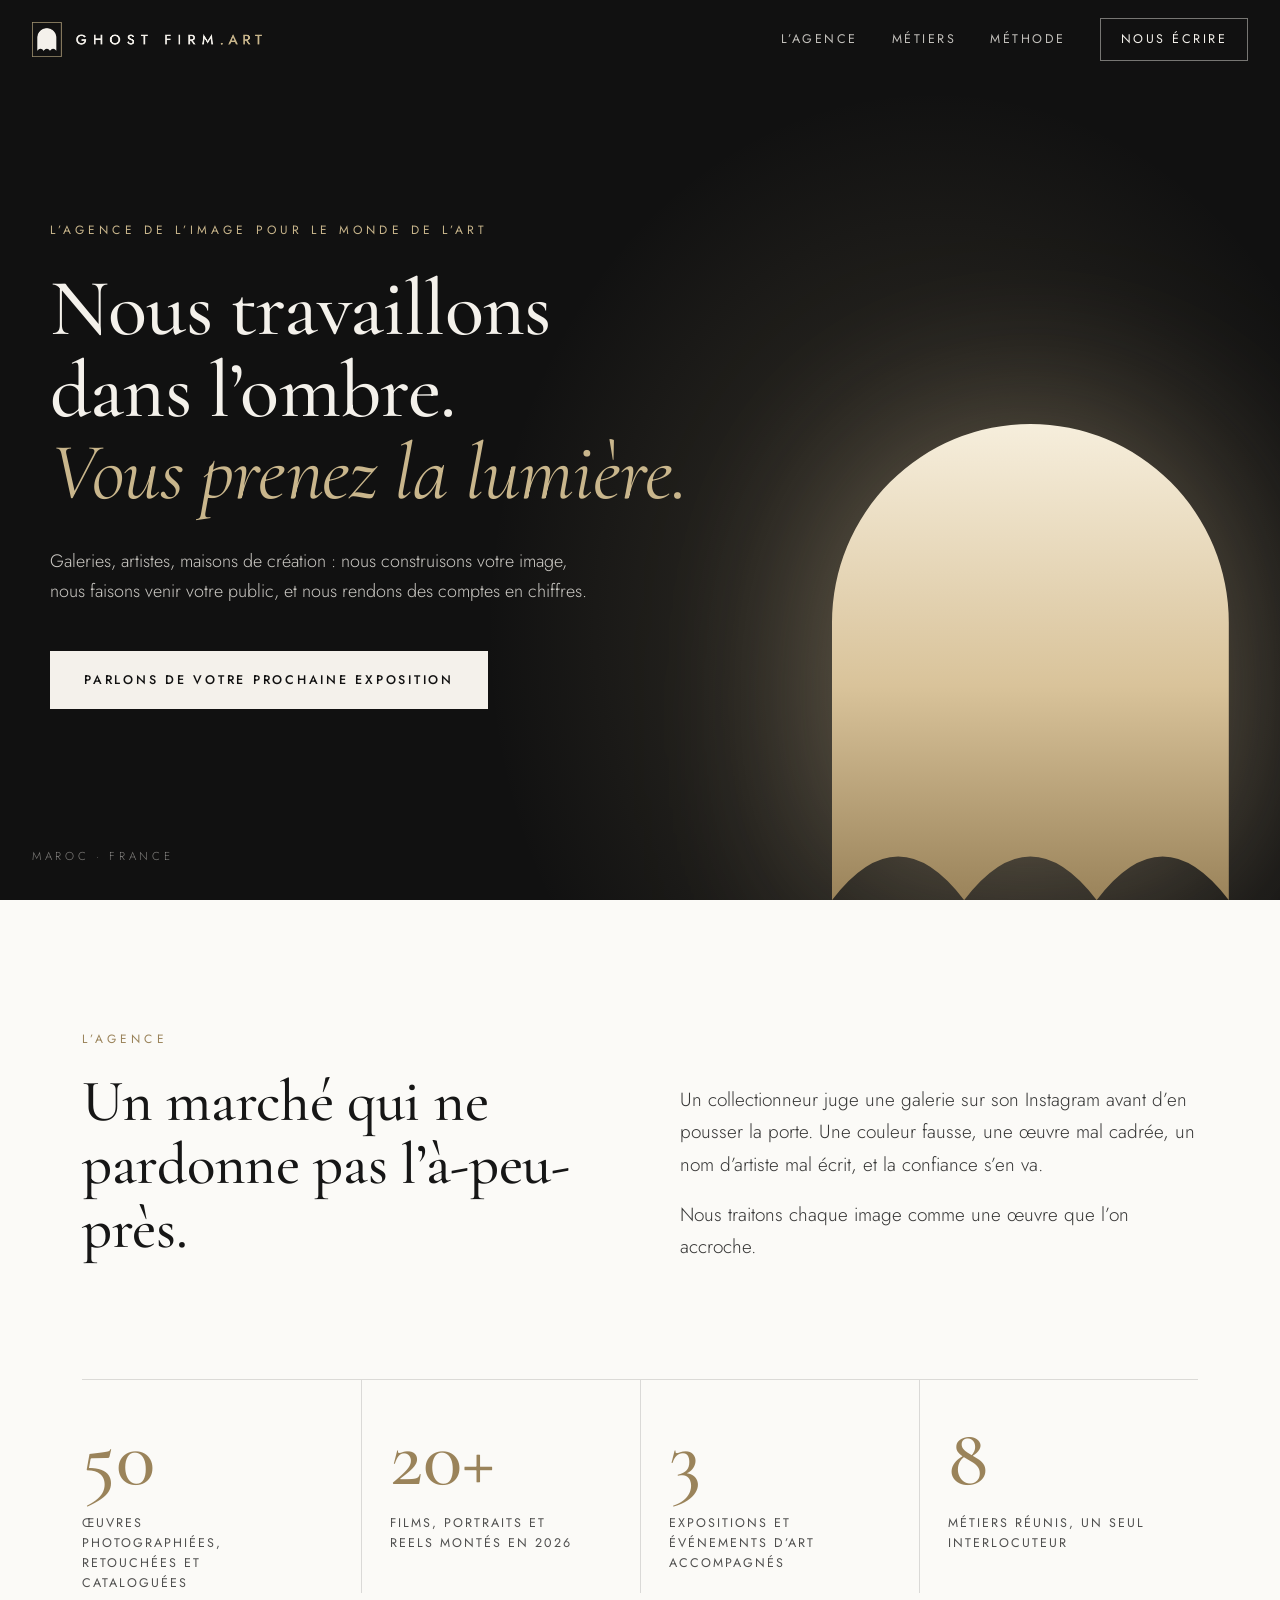
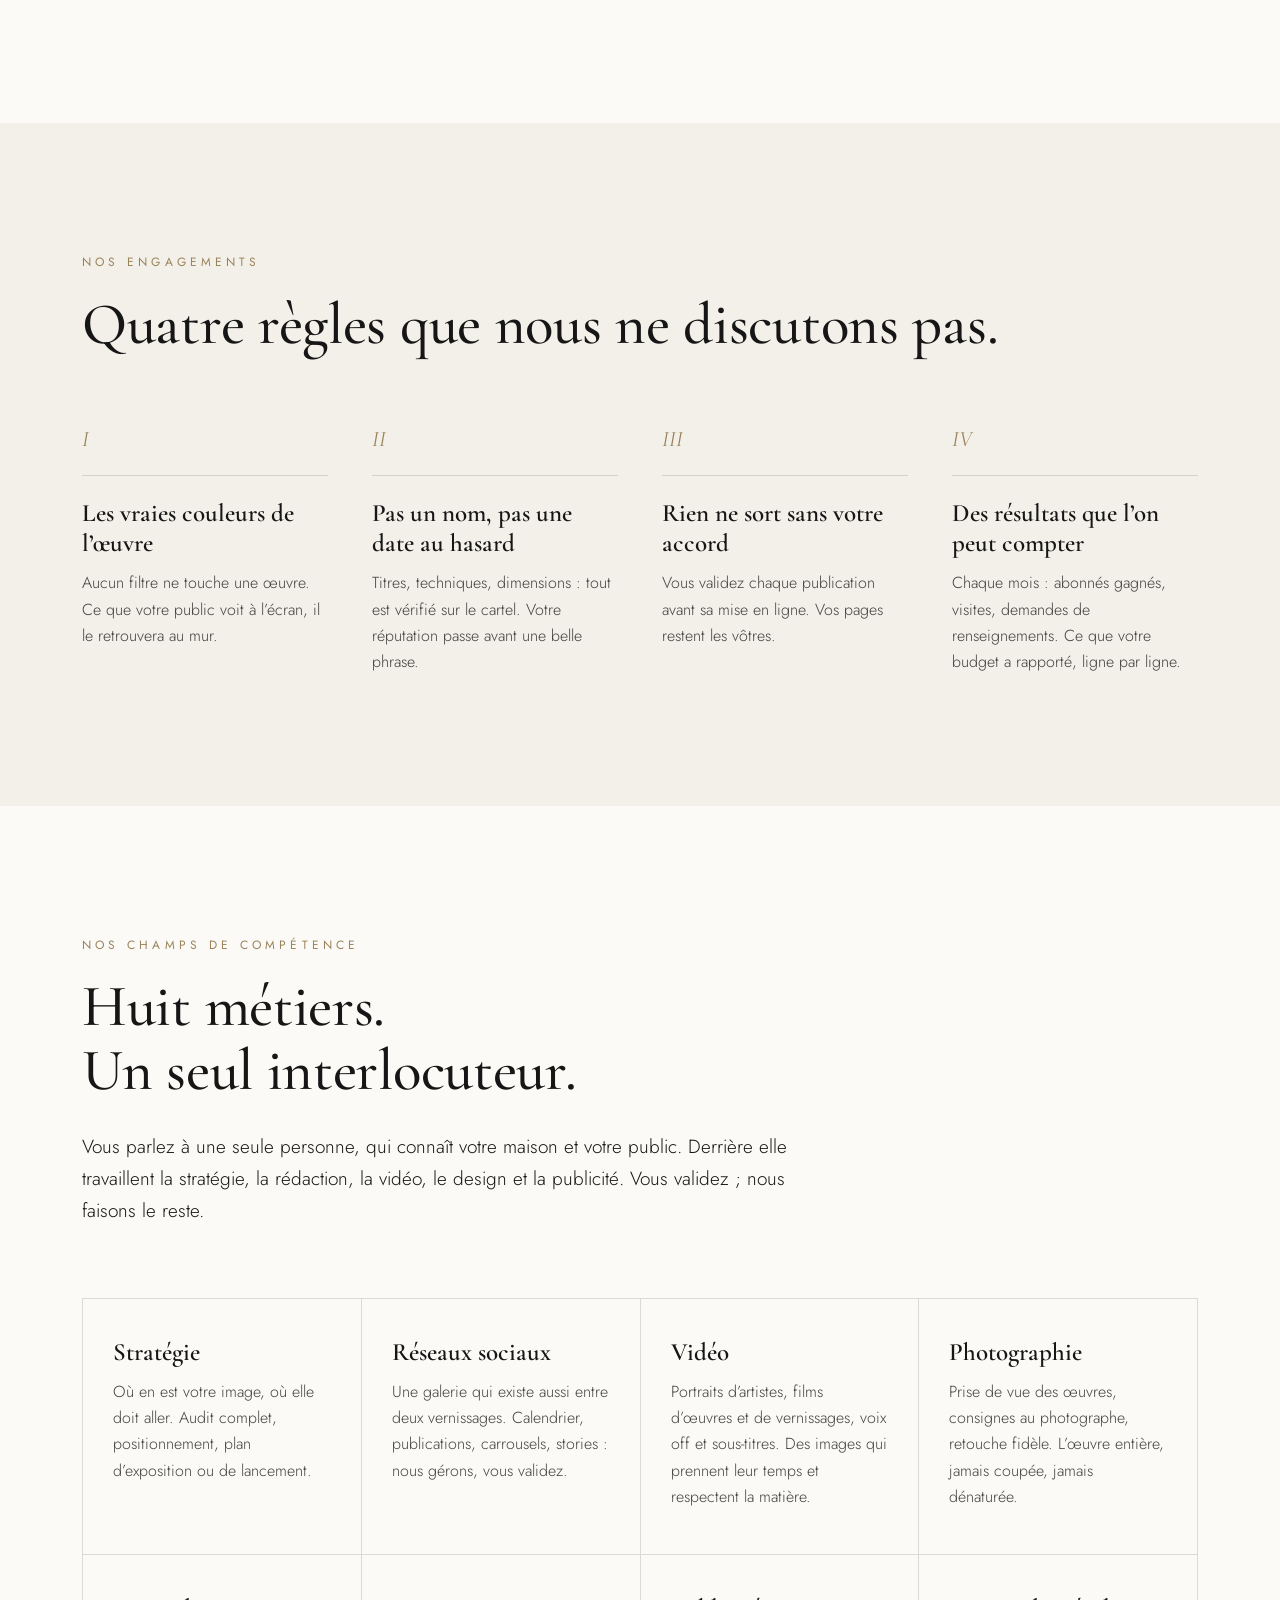
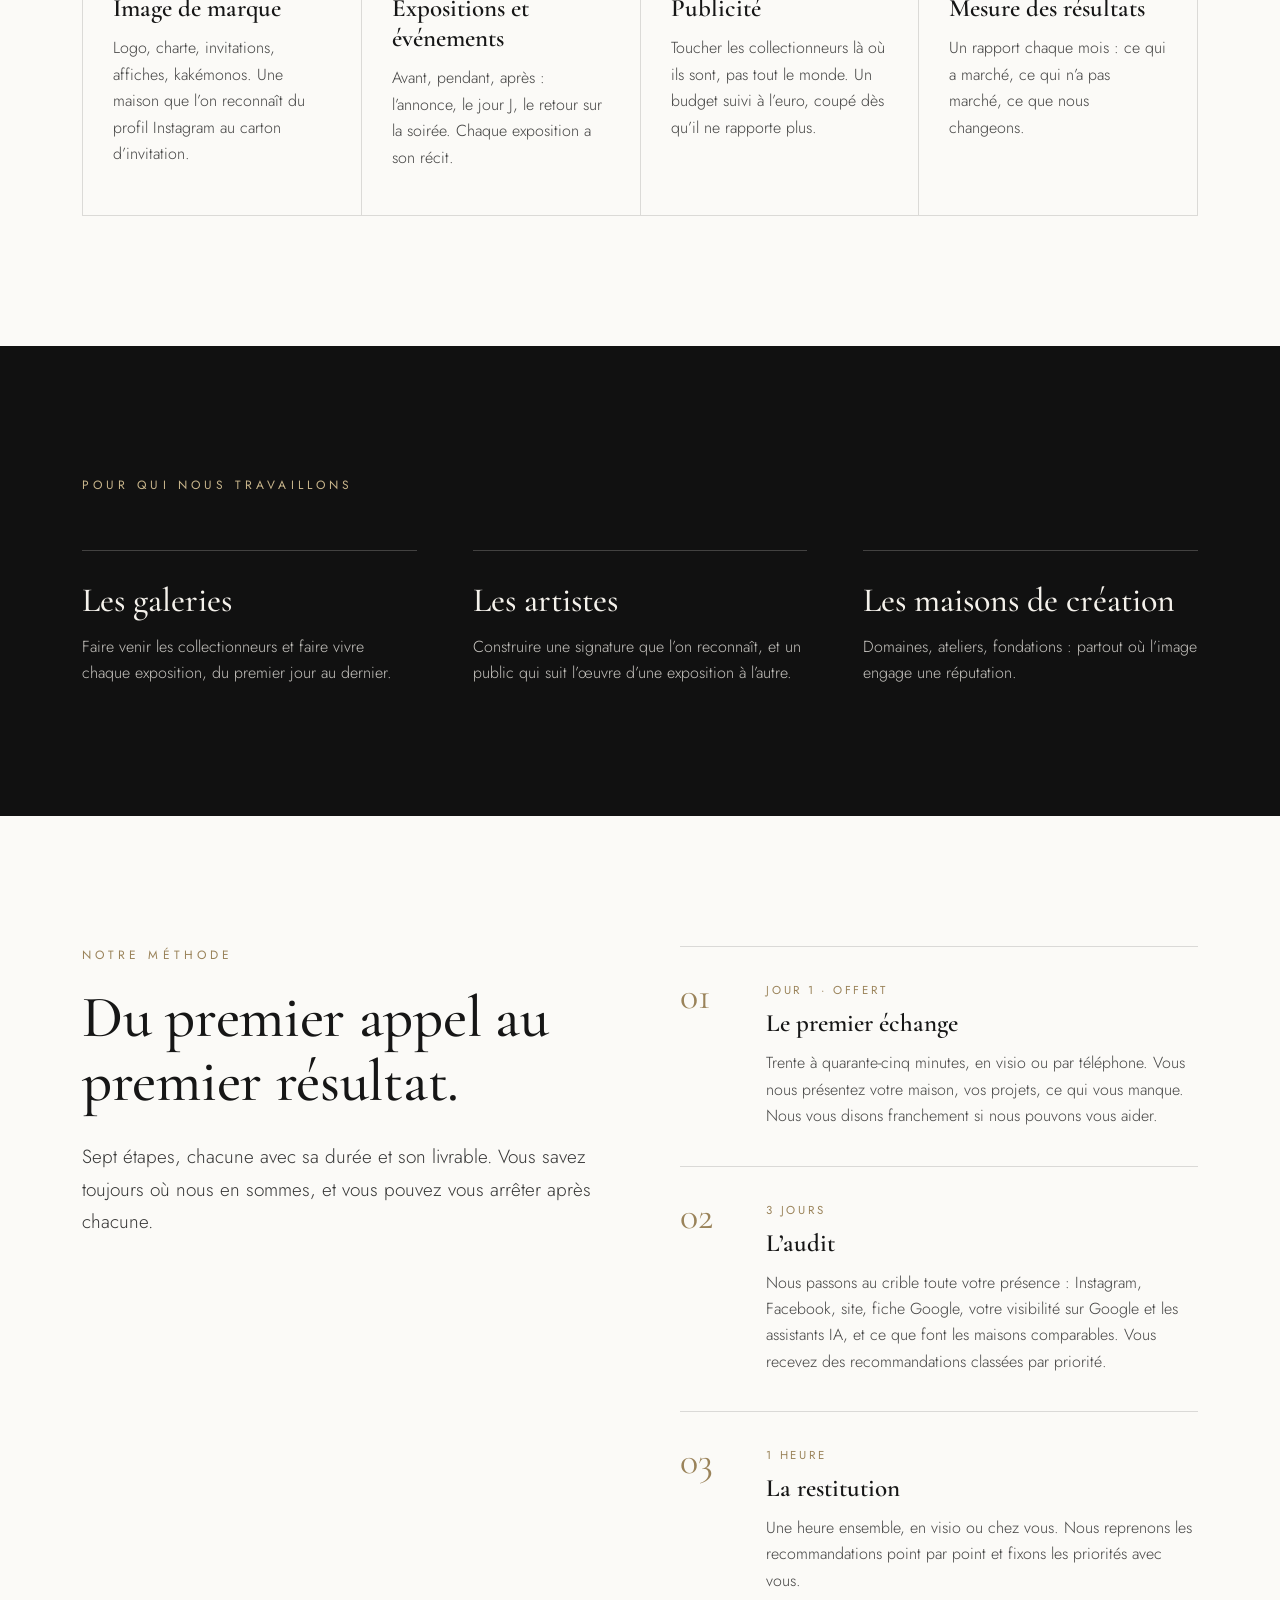
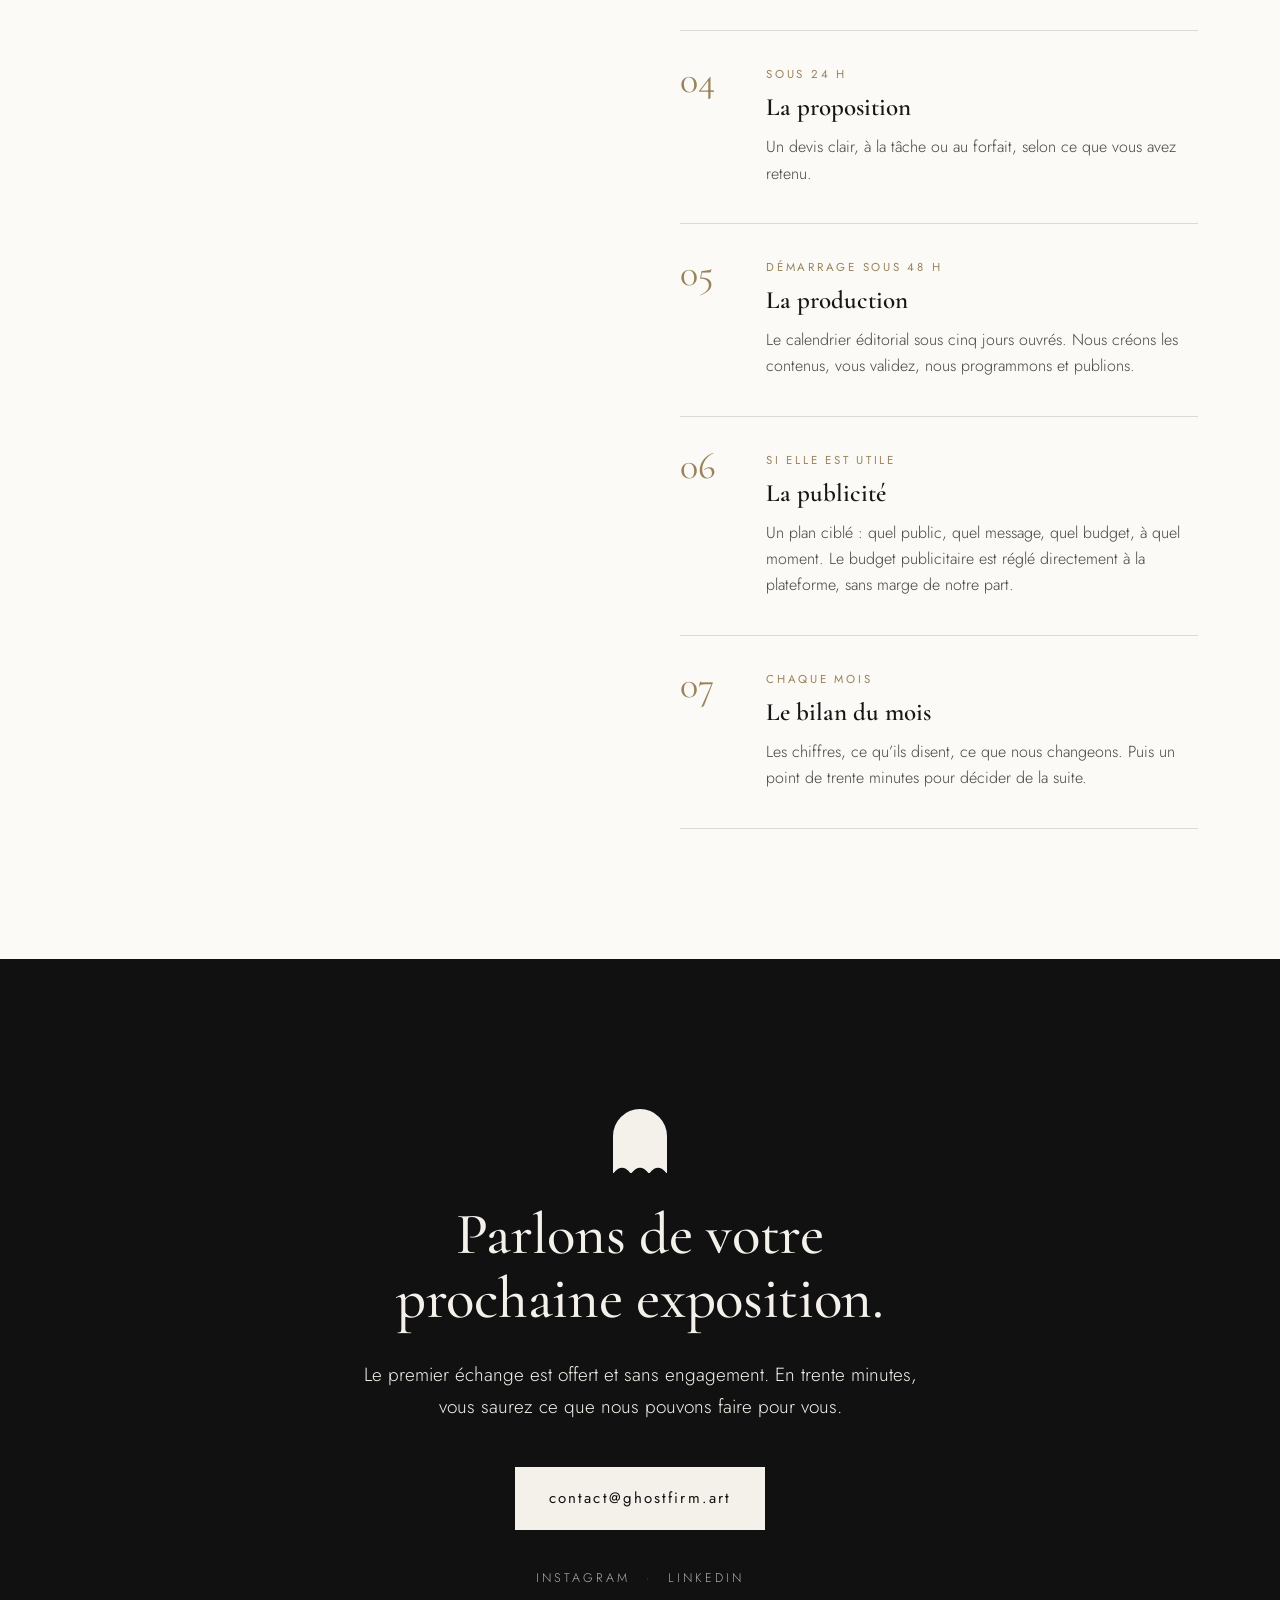
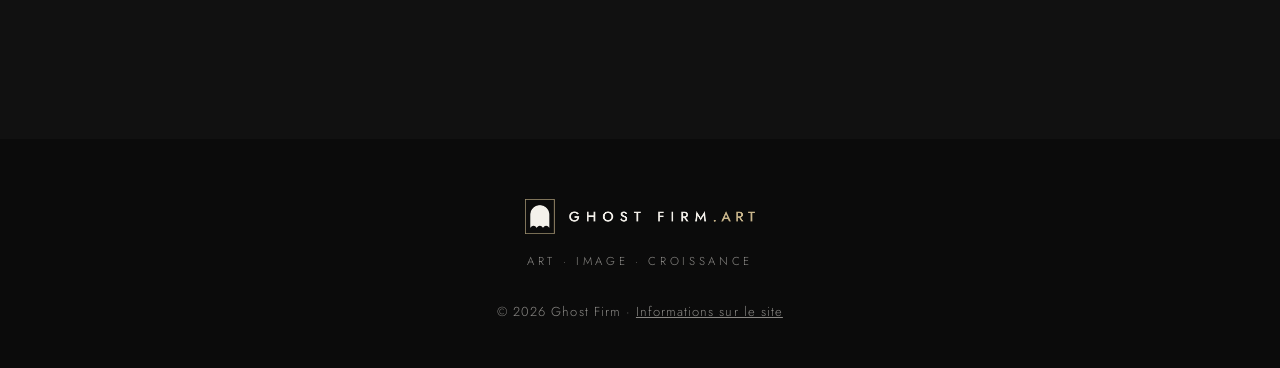
==== commit 2b04e03f: "Remove own-brands section, keep the site focused on art Co-Authored-By: Claude Fable 5.2 <noreply@an" ====
--- a/index.html
+++ b/index.html
@@ -22,7 +22,6 @@
     <a href="#agence">L’agence</a>
     <a href="#metiers">Métiers</a>
     <a href="#methode">Méthode</a>
-    <a href="#marques">Nos marques</a>
     <a href="#contact" class="nav-cta">Nous écrire</a>
   </nav>
 </header>
@@ -67,7 +66,7 @@
       <li><b>50</b><span>œuvres photographiées, retouchées et cataloguées</span></li>
       <li><b>20+</b><span>films, portraits et reels montés en 2026</span></li>
       <li><b>3</b><span>expositions et événements d’art accompagnés</span></li>
-      <li><b>3</b><span>marques créées de zéro</span></li>
+      <li><b>8</b><span>métiers réunis, un seul interlocuteur</span></li>
     </ul>
   </div>
 </section>
@@ -133,19 +132,6 @@
   </div>
 </section>
 
-<section class="sec tint" id="marques">
-  <div class="wrap">
-    <p class="eyebrow dark reveal">Nos propres marques</p>
-    <h2 class="reveal">Avant de le faire pour vous,<br>nous l’avons fait pour nous.</h2>
-    <p class="lead narrow reveal">Ghost Firm crée aussi ses propres marques. C’est notre laboratoire : chaque méthode que nous proposons à un client y a d’abord été appliquée.</p>
-    <div class="grid3 brands">
-      <article class="reveal"><p class="tag">Restauration · Casablanca</p><h3>Aji Taftar</h3><p>Le ftour marocain servi à toute heure. Un nom en darija qui sonne comme une invitation, un emblème, une identité complète et un plan d’ouverture.</p></article>
-      <article class="reveal"><p class="tag">Digital · Marketplace</p><h3>Ichhan</h3><p>Une place de marché de produits digitaux. Un positionnement, deux discours, l’un pour les vendeurs, l’autre pour les acheteurs, et les contenus du lancement.</p></article>
-      <article class="reveal"><p class="tag">Mode · Streetwear premium</p><h3>Ricki Heritage</h3><p>L’héritage marocain et africain rencontre la culture urbaine. L’univers, le ton, les collections en image et des campagnes testées sur Instagram.</p></article>
-    </div>
-  </div>
-</section>
-
 <section class="sec dark contact" id="contact">
   <div class="wrap center">
     <svg class="contact-arch" viewBox="0 0 100 120" aria-hidden="true"><path d="M0,120 V50 A50,50 0 0 1 100,50 V120 Q83.3,98 66.7,120 Q50,98 33.3,120 Q16.7,98 0,120 Z" fill="#F4F1EB"/></svg>
